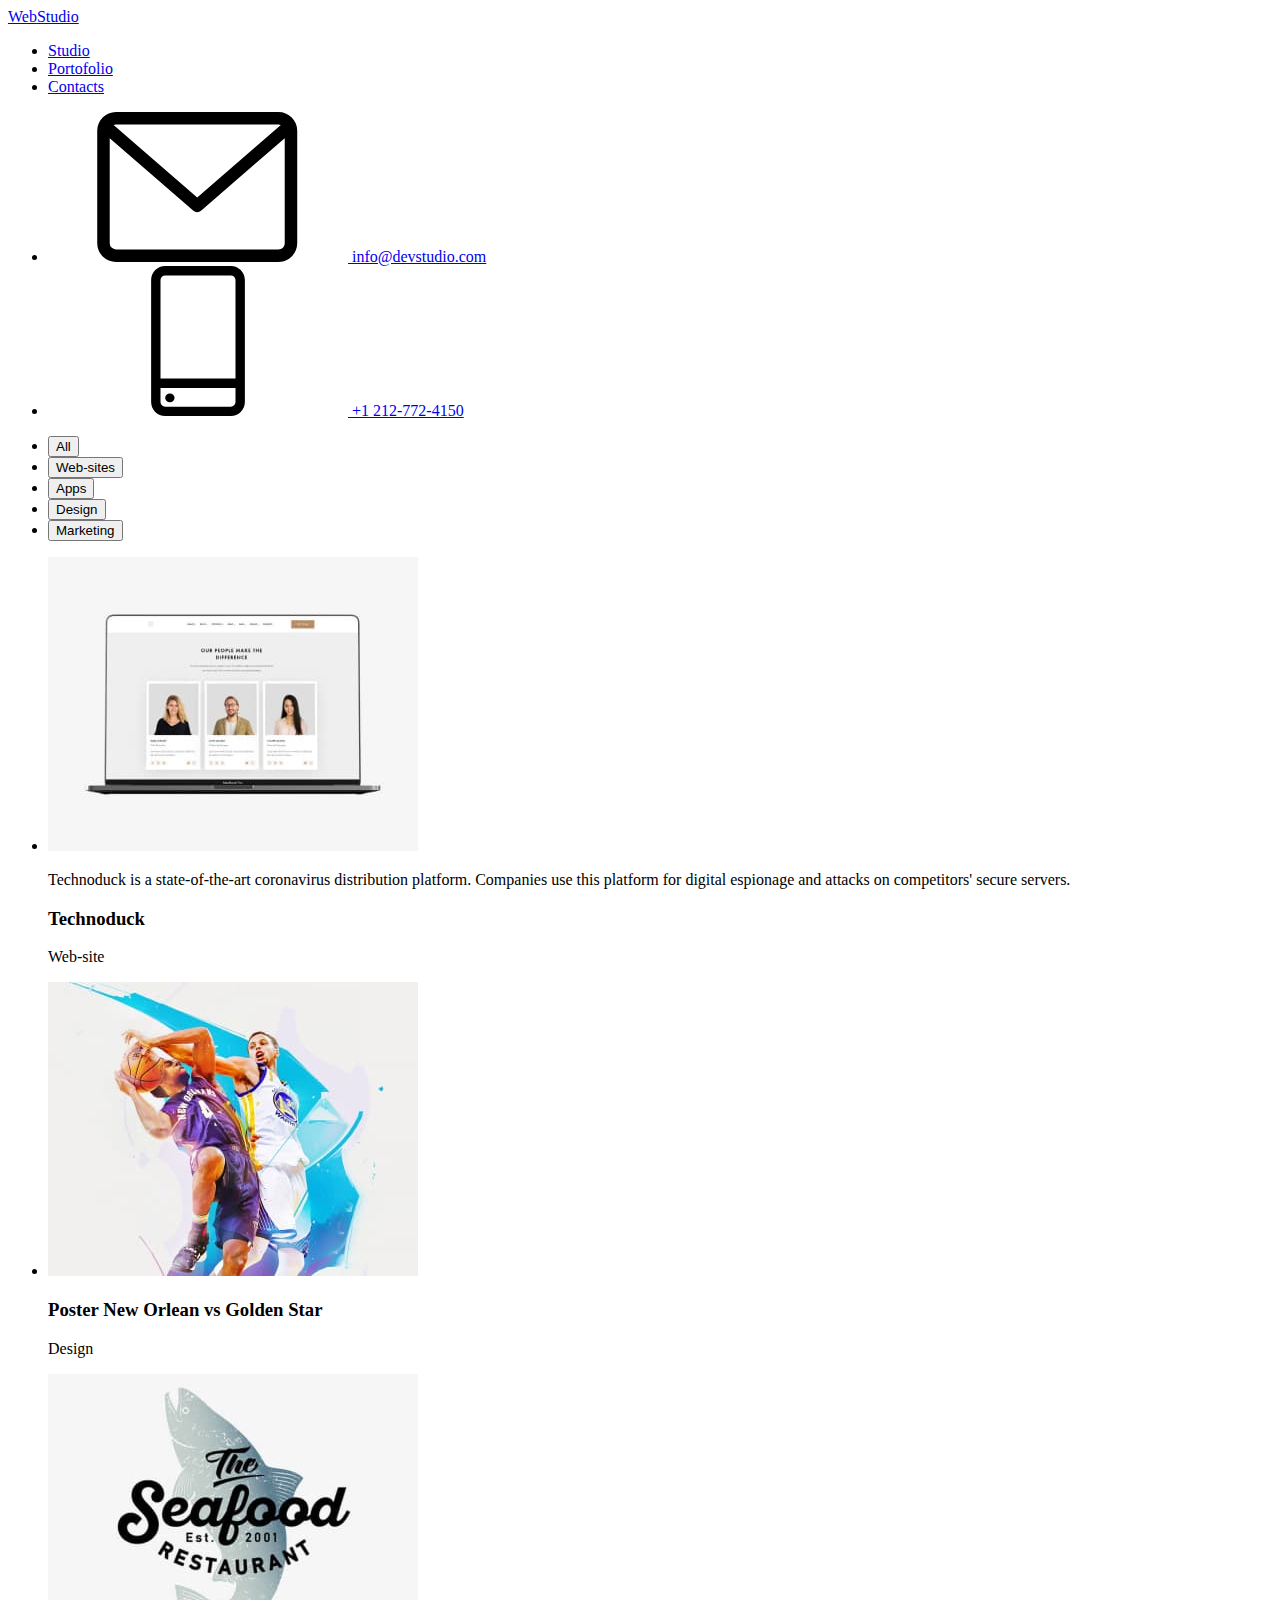
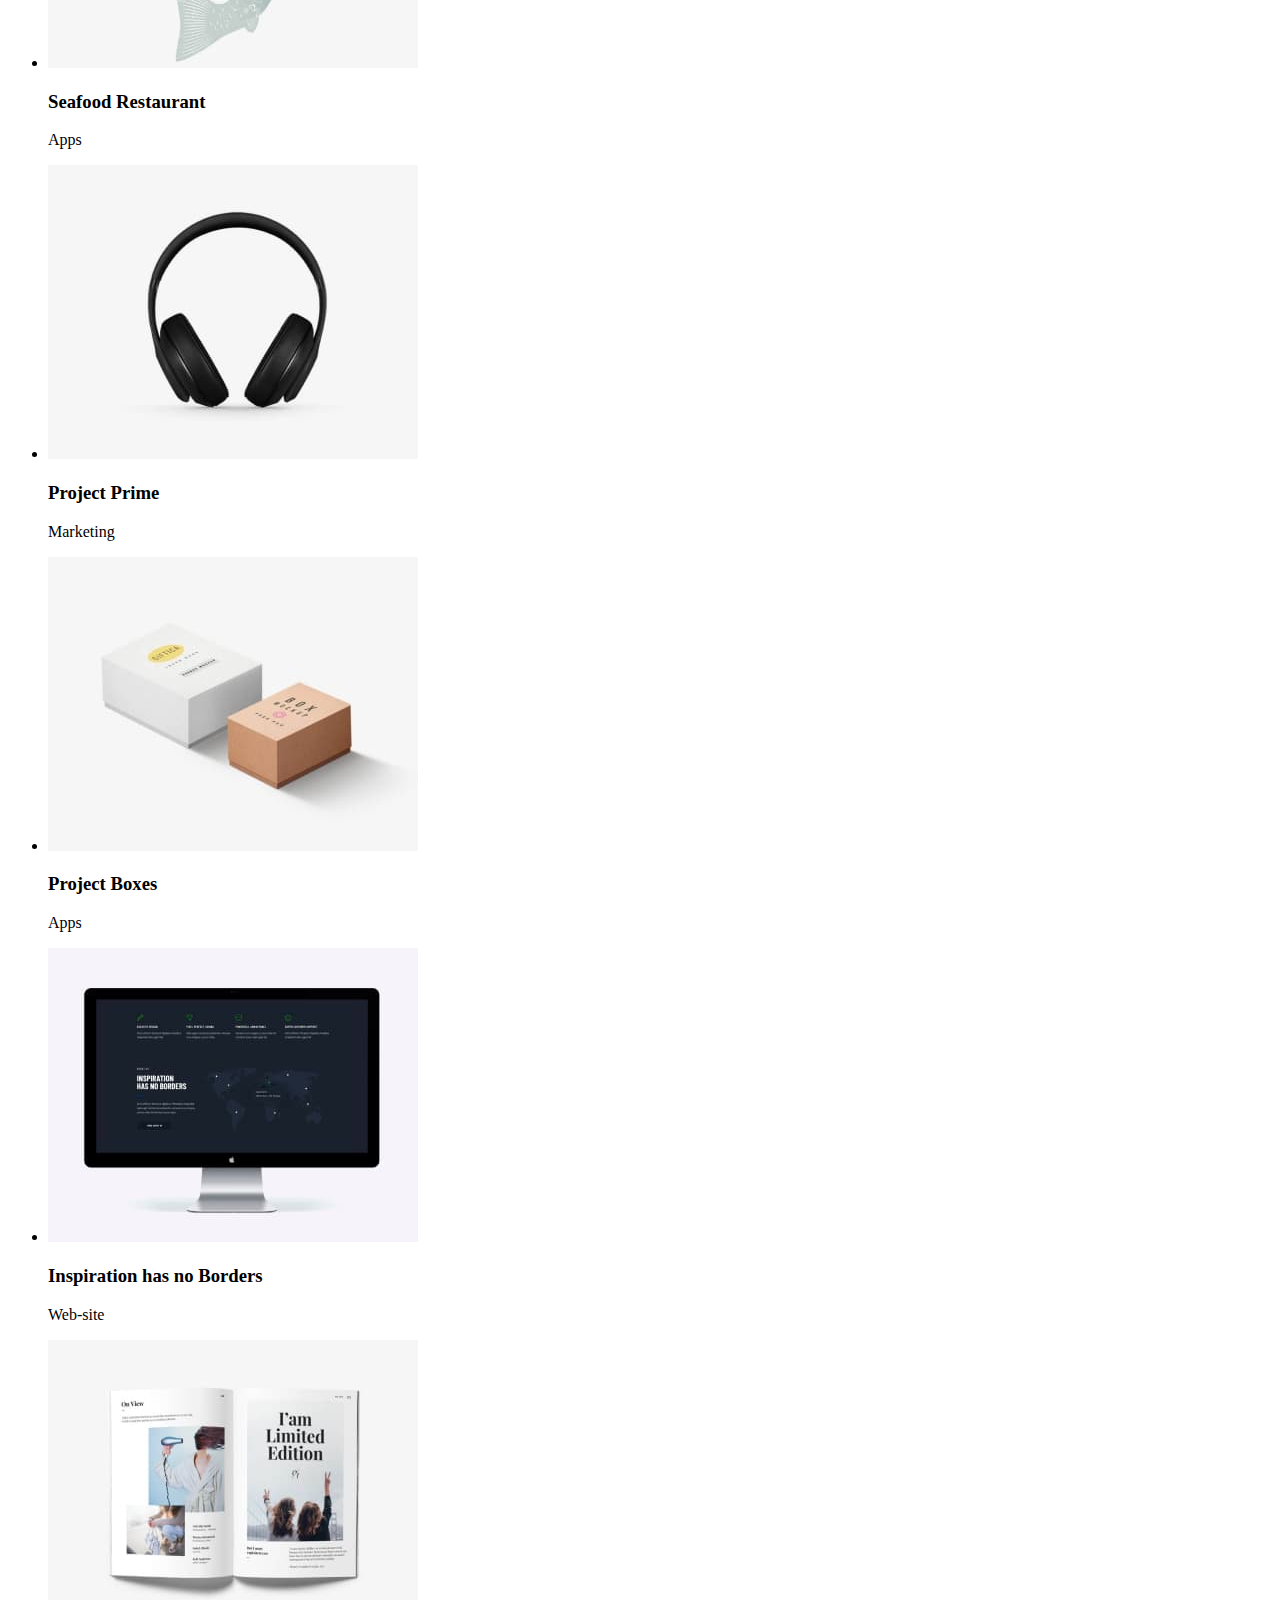
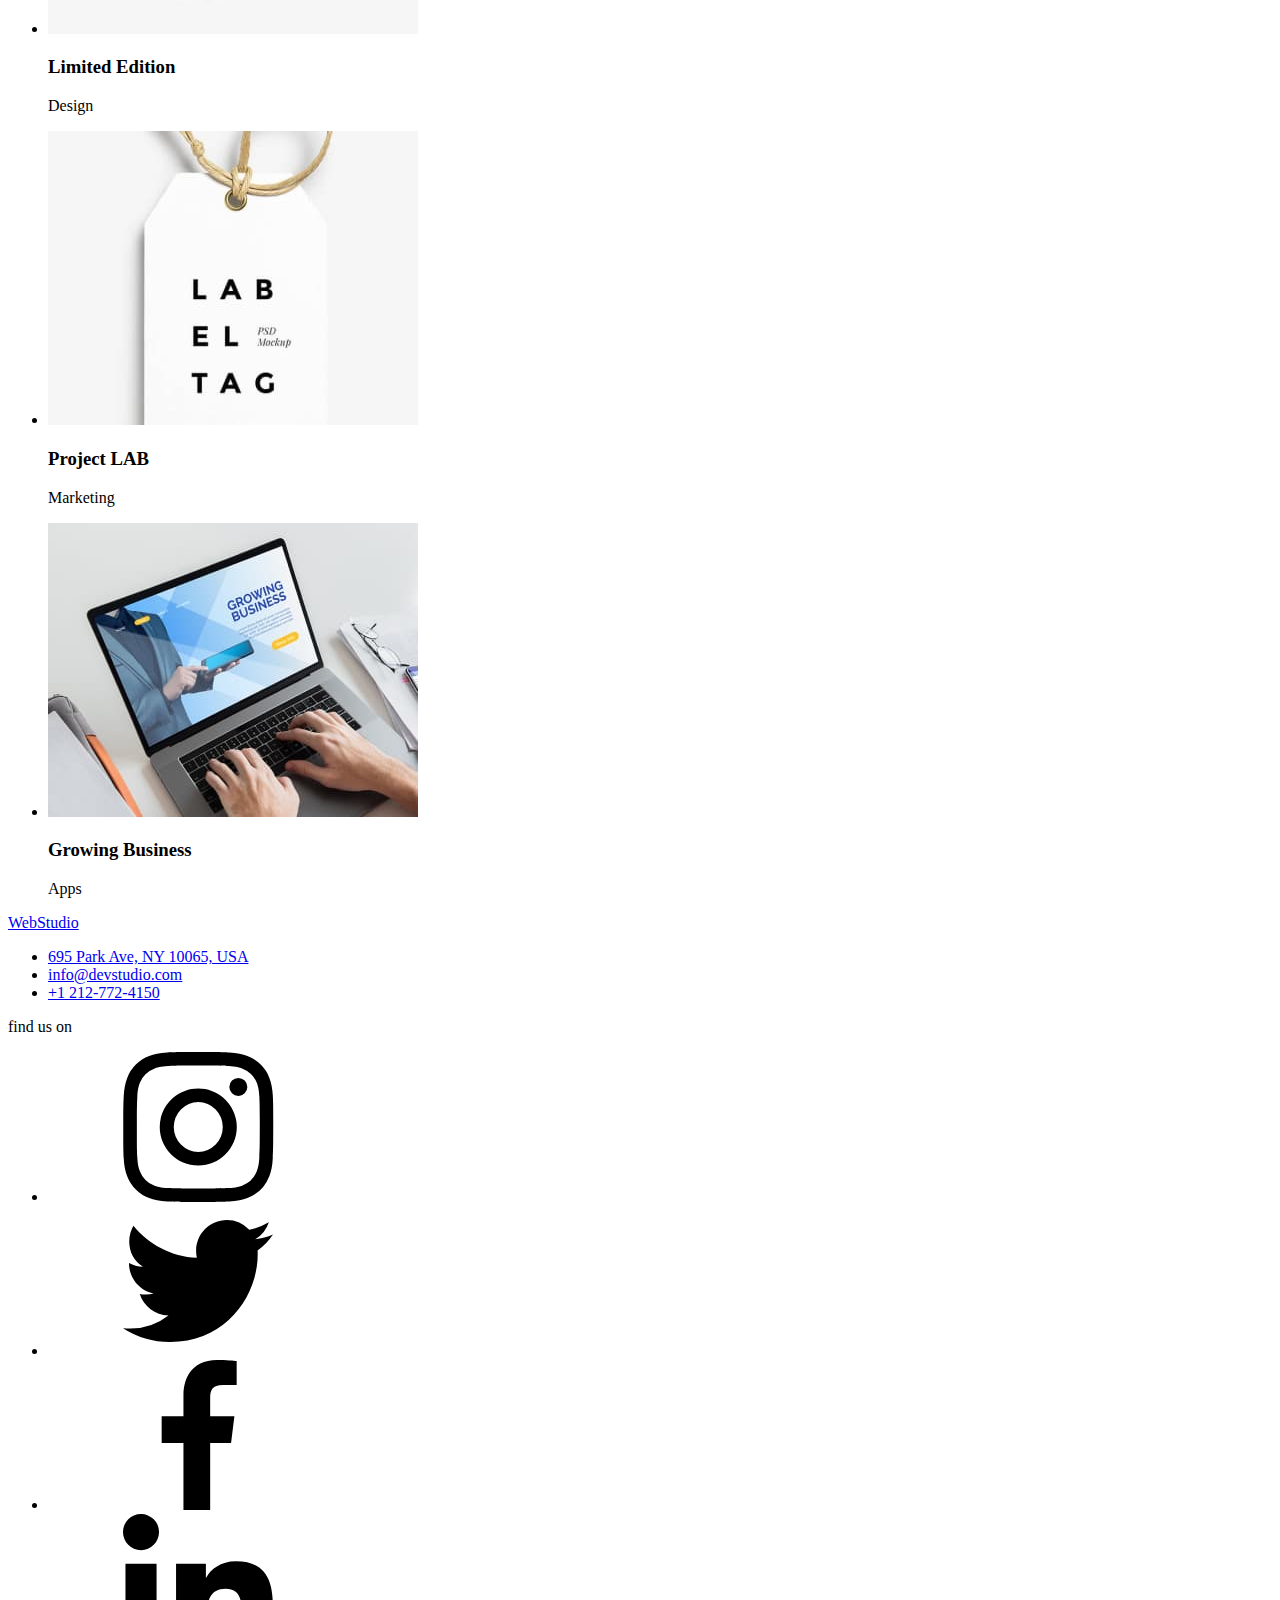
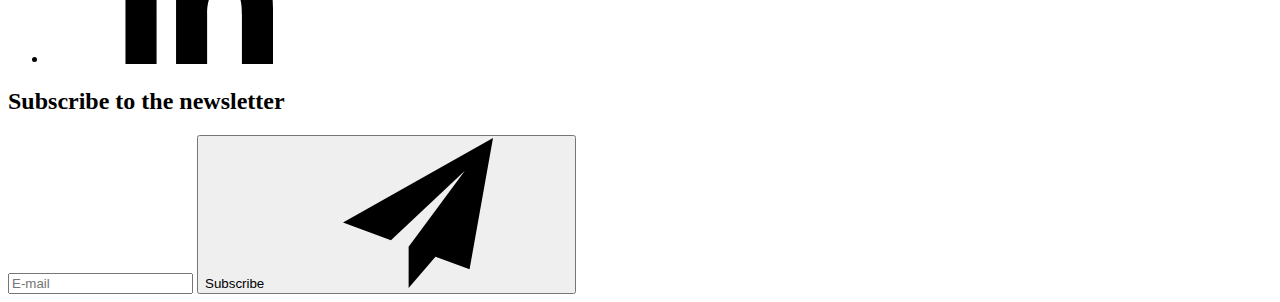
==== portofolio.html @ 0a6b93f3 "html cu denumiri noi de clase" ====
<!DOCTYPE html>
<html lang="en"></html>
<head>
  <title>WebStudio</title>
  <link rel="preconnect" href="https://fonts.googleapis.com" />
  <link rel="preconnect" href="https://fonts.gstatic.com" crossorigin />
  <link
    href="https://fonts.googleapis.com/css2?family=Raleway:wght@700&family=Roboto:wght@400;500;700;900&display=swap"
    rel="stylesheet"
  />
</head>
<body>
  <header>
    <!-- Header -->
    <header class="header-page">
      <div class="header-container">
        <a class="link logo" href="index.html"
          ><span class="logo-web">Web</span
          ><span class="logo-studio">Studio</span></a
        >
        <nav class="header-nav">
          <ul class="unstyled-list nav-list">
            <li class="nav-list-item">
              <a class="nav-link link selected-item" href="studio.html">
                Studio
              </a>
            </li>
            <li class="nav-list-item">
              <a class="nav-link link selected-item" href="portofolio.html">
                Portofolio
              </a>
            </li>
            <li class="nav-list-item">
              <a class="nav-link link selected-item" href="contacts.html">
                Contacts
              </a>
            </li>
          </ul>
        </nav>
        <ul class="unstyled-list nav-list">
          <li class="nav-list-item">
            <a
              class="nav-link link selected-item1"
              href="mailto:info@devstudio.com"
            >
              <svg class="header-icon1">
                <use href="./images/svgs/symbol-defs.svg#icon-mail"></use>
              </svg>
              info@devstudio.com</a
            >
          </li>
          <li class="nav-list-item">
            <a class="nav-link link selected-item1" href="tel:+12127724150">
              <svg class="header-icon2">
                <use href="./images/svgs/symbol-defs.svg#icon-smartphone"></use>
              </svg>
              +1 212-772-4150</a
            >
          </li>
        </ul>
      </div>
    </header>
  </header>
  <main>
    <!-- Button section -->
    <section class="button-container">
      <ul class="unstyled-list button-container-list">
        <li class="button-list-item">
          <button class="button-nav" type="button">All</button>
        </li>
        <li class="button-list-item">
          <button class="button-nav" type="button">Web-sites</button>
        </li>
        <li class="button-list-item">
          <button class="button-nav" type="button">Apps</button>
        </li>
        <li class="button-list-item">
          <button class="button-nav" type="button">Design</button>
        </li>
        <li class="button-list-item">
          <button class="button-nav" type="button">Marketing</button>
        </li>
      </ul>
    </section>
    <!-- Products section -->
    <section class="products">
      <ul class="unstyled-list grid products-grid">
        <li class="grid-item products-item">
          <img
            width="370"
            src="images/portofolioImages/Technoduck.jpg"
            alt="Technoduck"
          />
          <div class="overlay">
            <p class="hidden-text">
              Technoduck is a state-of-the-art coronavirus distribution
              platform. Companies use this platform for digital espionage and
              attacks on competitors' secure servers.
            </p>
          </div>
          <h3 class="subtitle products-subtitle">Technoduck</h3>
          <p class="text products-text">Web-site</p>
        </li>
        <li class="grid-item products-item">
          <img
            width="370"
            src="images/portofolioImages/PosterNewOrlean.jpg"
            alt="Poster New Orleans"
          />
          <h3 class="subtitle products-subtitle">
            Poster New Orlean vs Golden Star
          </h3>
          <p class="text products-text">Design</p>
        </li>
        <li class="grid-item products-item">
          <img
            width="370"
            src="images/portofolioImages/Seafood.jpg"
            alt="Seafood restaurant"
          />
          <h3 class="subtitle products-subtitle">Seafood Restaurant</h3>
          <p class="text products-text">Apps</p>
        </li>
        <li class="grid-item products-item">
          <img
            width="370"
            src="images/portofolioImages/ProjectPrime.jpg"
            alt="Project Prime"
          />
          <h3 class="subtitle products-subtitle">Project Prime</h3>
          <p class="text products-text">Marketing</p>
        </li>
        <li class="grid-item products-item">
          <img
            width="370"
            src="images/portofolioImages/ProjectBoxes.jpg"
            alt="Project ProjectBoxes"
          />
          <h3 class="subtitle products-subtitle">Project Boxes</h3>
          <p class="text products-text">Apps</p>
        </li>
        <li class="grid-item products-item">
          <img
            width="370"
            src="images/portofolioImages/Inspiration.jpg"
            alt="Inspiration has no borders"
          />
          <h3 class="subtitle products-subtitle">Inspiration has no Borders</h3>
          <p class="text products-text">Web-site</p>
        </li>
        <li class="grid-item products-item">
          <img
            width="370"
            src="images/portofolioImages/LimitedEdition.jpg"
            alt="Limited edition"
          />
          <h3 class="subtitle products-subtitle">Limited Edition</h3>
          <p class="text products-text">Design</p>
        </li>
        <li class="grid-item products-item">
          <img
            width="370"
            src="images/portofolioImages/ProjectLab.jpg"
            alt="Project Lab"
          />
          <h3 class="subtitle products-subtitle">Project LAB</h3>
          <p class="text products-text">Marketing</p>
        </li>
        <li class="grid-item products-item">
          <img
            width="370"
            src="images/portofolioImages/GrowingBusiness.jpg"
            alt="Growing Bussines"
          />
          <h3 class="subtitle products-subtitle">Growing Business</h3>
          <p class="text products-text">Apps</p>
        </li>
      </ul>
    </section>
  </main>

  <!-- Footer section -->
  <footer class="footer">
    <div class="footer-links">
      <a class="link logo" href="index.html"
        ><span class="logo-web">Web</span
        ><span class="logo-studio">Studio</span></a
      >
      <ul class="unstyled-list footer-links-list">
        <li class="footer-list-item">
          <a
            class="link footer-link"
            href="https://goo.gl/maps/kZz2s6Fq5RV42a5dA"
            target="_blank"
            >695 Park Ave, NY 10065, USA</a
          >
        </li>
        <li class="footer-list-item">
          <a class="link footer-link" href="mailto:info@devstudio.com"
            >info@devstudio.com</a
          >
        </li>
        <li class="footer-list-item">
          <a class="link footer-link" href="tel:+12127724150"
            >+1 212-772-4150</a
          >
        </li>
      </ul>
    </div>
    <div class="footer-social-media">
      <p class="subtitle footer-social-subtitle">find us on</p>
      <ul class="unstyled-list icon-grid">
        <li>
          <a
            href="https://www.instagram.com/eusuntdorian/"
            target="_blank"
            class="icon-link"
          >
            <svg class="icon">
              <use href="./images/svgs/symbol-defs.svg#icon-instagram"></use>
            </svg>
          </a>
        </li>
        <li>
          <a
            href="https://twitter.com/?lang=en"
            target="_blank"
            class="icon-link"
          >
            <svg class="icon">
              <use href="./images/svgs/symbol-defs.svg#icon-twitter"></use>
            </svg>
          </a>
        </li>
        <li>
          <a
            href="https://www.facebook.com/silviu.gherman.186"
            target="_blank"
            class="icon-link"
          >
            <svg class="icon">
              <use href="./images/svgs/symbol-defs.svg#icon-facebook"></use>
            </svg>
          </a>
        </li>
        <li>
          <a
            href="https://www.linkedin.com/in/uta-vlad-719b221a2/"
            target="_blank"
            class="icon-link"
          >
            <svg class="icon">
              <use href="./images/svgs/symbol-defs.svg#icon-linkedin"></use>
            </svg>
          </a>
        </li>
      </ul>
    </div>
    <div class="footer-subscribe">
      <h2 class="subtitle subscribe subtitle">Subscribe to the newsletter</h2>
      <form class="subscribe-form">
        <input type="email" name="email" placeholder="E-mail" />
        <button class="footer-button" type="button">
          Subscribe
          <svg>
            <use href="./images/svgs/symbol-defs2.svg#icon-send"></use>
          </svg>
        </button>
      </form>
    </div>
  </footer>
</body>
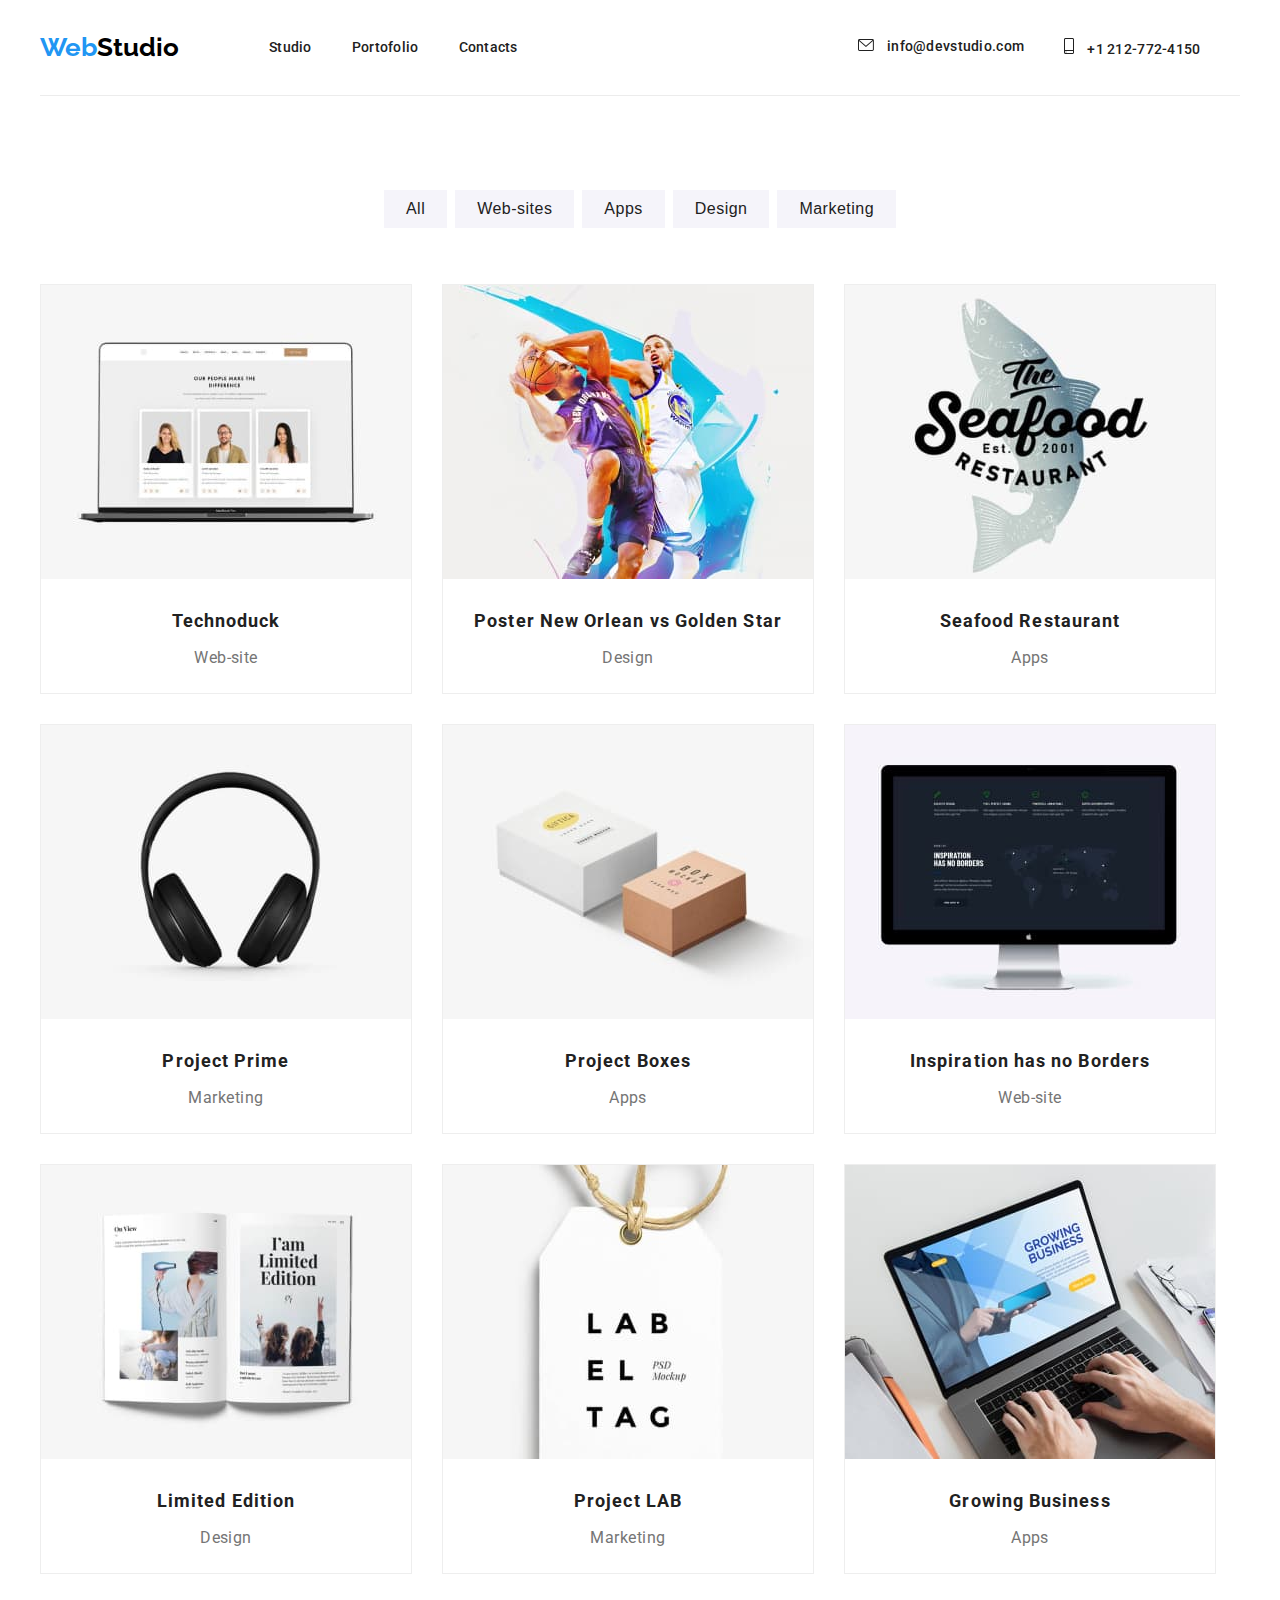
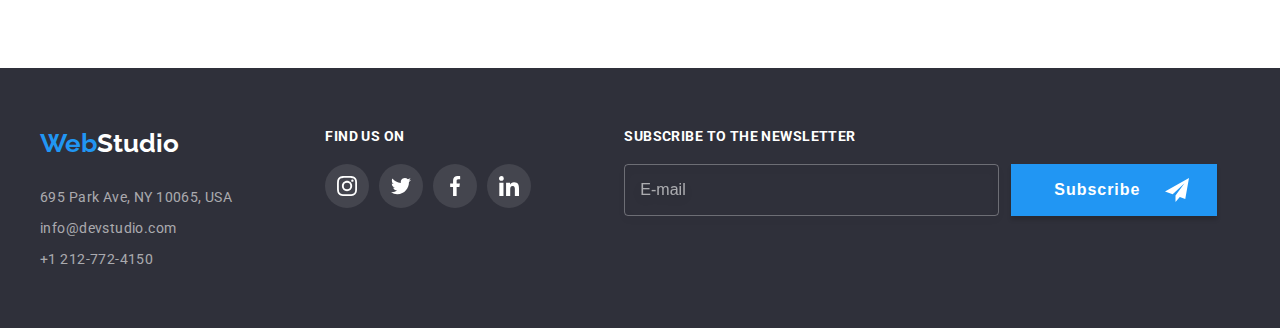
==== commit 1e949cb4: "gata tema 7" ====
--- a/portofolio.html
+++ b/portofolio.html
@@ -3,6 +3,7 @@
 <head>
   <title>WebStudio</title>
   <link rel="preconnect" href="https://fonts.googleapis.com" />
+  <link rel="stylesheet" href="/css/main.css" />
   <link rel="preconnect" href="https://fonts.gstatic.com" crossorigin />
   <link
     href="https://fonts.googleapis.com/css2?family=Raleway:wght@700&family=Roboto:wght@400;500;700;900&display=swap"
@@ -10,60 +11,60 @@
   />
 </head>
 <body>
-  <header>
-    <!-- Header -->
-    <header class="header-page">
-      <div class="header-container">
+  <!-- Header -->
+  <header class="header-page">
+    <div class="container header-container">
+      <div class="header-item">
         <a class="link logo" href="index.html"
           ><span class="logo-web">Web</span
           ><span class="logo-studio">Studio</span></a
         >
-        <nav class="header-nav">
-          <ul class="unstyled-list nav-list">
-            <li class="nav-list-item">
-              <a class="nav-link link selected-item" href="studio.html">
-                Studio
-              </a>
-            </li>
-            <li class="nav-list-item">
-              <a class="nav-link link selected-item" href="portofolio.html">
-                Portofolio
-              </a>
-            </li>
-            <li class="nav-list-item">
-              <a class="nav-link link selected-item" href="contacts.html">
-                Contacts
-              </a>
-            </li>
-          </ul>
-        </nav>
+      </div>
+      <nav class="header-item">
         <ul class="unstyled-list nav-list">
           <li class="nav-list-item">
-            <a
-              class="nav-link link selected-item1"
-              href="mailto:info@devstudio.com"
-            >
-              <svg class="header-icon1">
-                <use href="./images/svgs/symbol-defs.svg#icon-mail"></use>
-              </svg>
-              info@devstudio.com</a
-            >
+            <a class="nav-link link selected-item" href="studio.html">
+              Studio
+            </a>
           </li>
           <li class="nav-list-item">
-            <a class="nav-link link selected-item1" href="tel:+12127724150">
-              <svg class="header-icon2">
-                <use href="./images/svgs/symbol-defs.svg#icon-smartphone"></use>
-              </svg>
-              +1 212-772-4150</a
-            >
+            <a class="nav-link link selected-item" href="portofolio.html">
+              Portofolio
+            </a>
+          </li>
+          <li class="nav-list-item">
+            <a class="nav-link link selected-item" href="contacts.html">
+              Contacts
+            </a>
           </li>
         </ul>
-      </div>
-    </header>
+      </nav>
+      <ul class="unstyled-list header-social-list header-item">
+        <li class="nav-list-item">
+          <a
+            class="nav-link link selected-item1"
+            href="mailto:info@devstudio.com"
+          >
+            <svg class="header-icon1">
+              <use href="./images/svgs/symbol-defs.svg#icon-mail"></use>
+            </svg>
+            info@devstudio.com</a
+          >
+        </li>
+        <li class="nav-list-item">
+          <a class="nav-link link selected-item1" href="tel:+12127724150">
+            <svg class="header-icon2">
+              <use href="./images/svgs/symbol-defs.svg#icon-smartphone"></use>
+            </svg>
+            +1 212-772-4150</a
+          >
+        </li>
+      </ul>
+    </div>
   </header>
   <main>
     <!-- Button section -->
-    <section class="button-container">
+    <section class="container button-container">
       <ul class="unstyled-list button-container-list">
         <li class="button-list-item">
           <button class="button-nav" type="button">All</button>
@@ -83,7 +84,7 @@
       </ul>
     </section>
     <!-- Products section -->
-    <section class="products">
+    <section class="container products">
       <ul class="unstyled-list grid products-grid">
         <li class="grid-item products-item">
           <img
@@ -181,92 +182,94 @@
 
   <!-- Footer section -->
   <footer class="footer">
-    <div class="footer-links">
-      <a class="link logo" href="index.html"
-        ><span class="logo-web">Web</span
-        ><span class="logo-studio">Studio</span></a
-      >
-      <ul class="unstyled-list footer-links-list">
-        <li class="footer-list-item">
-          <a
-            class="link footer-link"
-            href="https://goo.gl/maps/kZz2s6Fq5RV42a5dA"
-            target="_blank"
-            >695 Park Ave, NY 10065, USA</a
-          >
-        </li>
-        <li class="footer-list-item">
-          <a class="link footer-link" href="mailto:info@devstudio.com"
-            >info@devstudio.com</a
-          >
-        </li>
-        <li class="footer-list-item">
-          <a class="link footer-link" href="tel:+12127724150"
-            >+1 212-772-4150</a
-          >
-        </li>
-      </ul>
-    </div>
-    <div class="footer-social-media">
-      <p class="subtitle footer-social-subtitle">find us on</p>
-      <ul class="unstyled-list icon-grid">
-        <li>
-          <a
-            href="https://www.instagram.com/eusuntdorian/"
-            target="_blank"
-            class="icon-link"
-          >
-            <svg class="icon">
-              <use href="./images/svgs/symbol-defs.svg#icon-instagram"></use>
+    <div class="container">
+      <div class="footer-links">
+        <a class="link logo" href="index.html"
+          ><span class="logo-web">Web</span
+          ><span class="logo-studio">Studio</span></a
+        >
+        <ul class="unstyled-list footer-links-list">
+          <li class="footer-list-item">
+            <a
+              class="link footer-link"
+              href="https://goo.gl/maps/kZz2s6Fq5RV42a5dA"
+              target="_blank"
+              >695 Park Ave, NY 10065, USA</a
+            >
+          </li>
+          <li class="footer-list-item">
+            <a class="link footer-link" href="mailto:info@devstudio.com"
+              >info@devstudio.com</a
+            >
+          </li>
+          <li class="footer-list-item">
+            <a class="link footer-link" href="tel:+12127724150"
+              >+1 212-772-4150</a
+            >
+          </li>
+        </ul>
+      </div>
+      <div class="footer-social-media">
+        <p class="title">find us on</p>
+        <ul class="unstyled-list icon-grid">
+          <li>
+            <a
+              href="https://www.instagram.com/eusuntdorian/"
+              target="_blank"
+              class="icon-link"
+            >
+              <svg class="icon">
+                <use href="./images/svgs/symbol-defs.svg#icon-instagram"></use>
+              </svg>
+            </a>
+          </li>
+          <li>
+            <a
+              href="https://twitter.com/?lang=en"
+              target="_blank"
+              class="icon-link"
+            >
+              <svg class="icon">
+                <use href="./images/svgs/symbol-defs.svg#icon-twitter"></use>
+              </svg>
+            </a>
+          </li>
+          <li>
+            <a
+              href="https://www.facebook.com/silviu.gherman.186"
+              target="_blank"
+              class="icon-link"
+            >
+              <svg class="icon">
+                <use href="./images/svgs/symbol-defs.svg#icon-facebook"></use>
+              </svg>
+            </a>
+          </li>
+          <li>
+            <a
+              href="https://www.linkedin.com/in/uta-vlad-719b221a2/"
+              target="_blank"
+              class="icon-link"
+            >
+              <svg class="icon">
+                <use href="./images/svgs/symbol-defs.svg#icon-linkedin"></use>
+              </svg>
+            </a>
+          </li>
+        </ul>
+      </div>
+      <div class="footer-subscribe">
+        <h2 class="title">Subscribe to the newsletter</h2>
+        <form class="subscribe-form">
+          <input type="email" name="email" placeholder="E-mail" />
+          <button class="button footer-button" type="button">
+            Subscribe
+            <svg>
+              <use href="./images/svgs/symbol-defs2.svg#icon-send"></use>
             </svg>
-          </a>
-        </li>
-        <li>
-          <a
-            href="https://twitter.com/?lang=en"
-            target="_blank"
-            class="icon-link"
-          >
-            <svg class="icon">
-              <use href="./images/svgs/symbol-defs.svg#icon-twitter"></use>
-            </svg>
-          </a>
-        </li>
-        <li>
-          <a
-            href="https://www.facebook.com/silviu.gherman.186"
-            target="_blank"
-            class="icon-link"
-          >
-            <svg class="icon">
-              <use href="./images/svgs/symbol-defs.svg#icon-facebook"></use>
-            </svg>
-          </a>
-        </li>
-        <li>
-          <a
-            href="https://www.linkedin.com/in/uta-vlad-719b221a2/"
-            target="_blank"
-            class="icon-link"
-          >
-            <svg class="icon">
-              <use href="./images/svgs/symbol-defs.svg#icon-linkedin"></use>
-            </svg>
-          </a>
-        </li>
-      </ul>
-    </div>
-    <div class="footer-subscribe">
-      <h2 class="subtitle subscribe subtitle">Subscribe to the newsletter</h2>
-      <form class="subscribe-form">
-        <input type="email" name="email" placeholder="E-mail" />
-        <button class="footer-button" type="button">
-          Subscribe
-          <svg>
-            <use href="./images/svgs/symbol-defs2.svg#icon-send"></use>
-          </svg>
-        </button>
-      </form>
+          </button>
+        </form>
+      </div>
     </div>
   </footer>
 </body>
--- a/css/main.css
+++ b/css/main.css
@@ -0,0 +1,782 @@
+:root {
+  --brand-color: #2196f3;
+  --subheading-color: #212121;
+  --white-color: #ffffff;
+  --contact-nav-color: #757575;
+  --black-color: #000;
+  --background-color: #f5f4fa;
+  --icon-color: #afb1b8;
+  --footer-color: #2f303a;
+  --portofolio-color: #ececec;
+}
+
+/* Header stilization */
+.header-container {
+  display: flex;
+  padding: 32px 0;
+  align-items: center;
+}
+
+.header-item .logo {
+  flex: 1 0 10%;
+  font-family: "Raleway";
+  font-weight: 700;
+  font-size: 26px;
+  line-height: 1.19;
+  margin-right: 90px;
+}
+.header-item .nav-list {
+  flex: 1 0 45%;
+  margin-right: 340px;
+}
+.header-item .header-social-list {
+  flex: 1 0 30%;
+}
+
+/* Logo */
+.logo .logo-web {
+  color: var(--brand-color);
+}
+.logo .logo-studio {
+  color: var(--black-color);
+}
+
+/* Navigation */
+.nav-list-item {
+  font-weight: 500;
+  font-size: 14px;
+  line-height: 16px;
+  letter-spacing: 0.02em;
+}
+.nav-list-item .nav-link {
+  color: var(--subheading-color);
+}
+.nav-list-item .nav-link:hover {
+  color: var(--brand-color);
+  transition: 250ms cubic-bezier(0.4, 0, 0.2, 1);
+}
+
+.nav-list,
+.header-social-list {
+  display: flex;
+  gap: 40px;
+}
+
+.header-icon1 {
+  width: 16px;
+  height: 12px;
+}
+
+.header-icon2 {
+  width: 10px;
+  height: 16px;
+}
+
+.header-icon1,
+.header-icon2 {
+  margin-right: 10px;
+  fill: currentColor;
+}
+
+/* Pseudoelementele acelea de subliniat */
+.selected-item,
+.selected-item1 {
+  position: relative;
+}
+
+.selected-item:hover::after {
+  position: absolute;
+  content: "";
+  height: 4px;
+  width: 100%;
+  bottom: -38px;
+  margin: 0 auto;
+  left: 0;
+  right: 0;
+  background: var(--brand-color);
+  border-radius: 2px;
+  transition: 250ms cubic-bezier(0.4, 0, 0.2, 1);
+}
+
+.selected-item1:hover::after {
+  position: absolute;
+  content: "";
+  height: 4px;
+  width: 100%;
+  bottom: -36px;
+  margin: 0 auto;
+  left: 0;
+  right: 0;
+  background: var(--brand-color);
+  border-radius: 2px;
+  transition: 250ms cubic-bezier(0.4, 0, 0.2, 1);
+}
+
+:root {
+  --brand-color: #2196f3;
+  --subheading-color: #212121;
+  --white-color: #ffffff;
+  --contact-nav-color: #757575;
+  --black-color: #000;
+  --background-color: #f5f4fa;
+  --icon-color: #afb1b8;
+  --footer-color: #2f303a;
+  --portofolio-color: #ececec;
+}
+
+.hero {
+  display: flex;
+  flex-direction: column;
+  justify-content: center;
+  align-items: center;
+  gap: 40px;
+  background: rgba(47, 48, 58, 0.4);
+  background-image: url(../../images/background-images/background-hero.jpg);
+  background-repeat: no-repeat;
+  background-size: cover;
+  max-width: 1600px;
+  height: 600px;
+  margin-left: auto;
+  margin-right: auto;
+}
+.hero-title {
+  font-weight: 900;
+  font-size: 44px;
+  line-height: 1.36;
+  letter-spacing: 0.06em;
+  color: var(--white-color);
+  max-width: 696px;
+  text-align: center;
+}
+.hero-button {
+  padding: 10px 20px;
+}
+
+/* Strong points stilization */
+.strong-points-container {
+  margin-top: 94px;
+  margin-bottom: 94px;
+}
+
+.strong-points-grid .grid-item {
+  flex: 1 0 20%;
+}
+
+.strong-points .title {
+  color: var(--subheading-color);
+  margin-bottom: 10px;
+}
+.strong-points .text {
+  color: var(--contact-nav-color);
+}
+.strong-points-icon-container {
+  display: flex;
+  background-color: var(--background-color);
+  justify-content: center;
+  align-items: center;
+  padding: 25px 101.54px;
+  margin-bottom: 30px;
+}
+
+.strong-points-icon {
+  width: 70px;
+  height: 70px;
+}
+
+/* What we do section */
+.what-we-do-container {
+  display: flex;
+  flex-direction: column;
+  gap: 50px;
+  margin-bottom: 94px;
+}
+
+.what-we-do-grid .grid-item {
+  flex: 1 0 30%;
+  position: relative;
+  height: 294px;
+}
+
+.what-we-do-overlay {
+  position: absolute;
+  bottom: 0px;
+  width: 370px;
+  height: 70px;
+  background: rgba(47, 48, 58, 0.8);
+}
+.what-we-do-overlay p {
+  color: var(--white-color);
+  font-weight: 700;
+  font-size: 14px;
+  line-height: 70px;
+  text-align: center;
+  letter-spacing: 0.03em;
+  text-transform: uppercase;
+}
+
+/* Our team stilization */
+.our-team {
+  padding: 94px 0;
+  background-color: var(--background-color);
+}
+.our-team .container {
+  display: flex;
+  flex-direction: column;
+  gap: 50px;
+}
+.our-team-subtitle {
+  font-weight: 500;
+  font-size: 16px;
+  line-height: 19px;
+  text-align: center;
+  letter-spacing: 0.03em;
+  color: var(----subheading-color);
+  margin-top: 30px;
+}
+.our-team-text {
+  font-weight: 400;
+  font-size: 16px;
+  line-height: 19px;
+  text-align: center;
+  letter-spacing: 0.03em;
+  color: var(--contact-nav-color);
+  margin-top: 10px;
+  margin-bottom: 16px;
+}
+
+.our-team-grid .grid-item {
+  flex: 1 0 20%;
+  background-color: var(--white-color);
+  box-shadow: 0px 1px 3px rgba(0, 0, 0, 0.12), 0px 1px 1px rgba(0, 0, 0, 0.14), 0px 2px 1px rgba(0, 0, 0, 0.2);
+  border-radius: 0px 0px 4px 4px;
+  max-width: 270px;
+}
+
+.icon-link {
+  display: flex;
+  align-items: center;
+  justify-content: center;
+  width: 44px;
+  height: 44px;
+  border-radius: 50%;
+  color: var(--icon-color);
+}
+.icon-link .icon {
+  width: 20px;
+  height: 20px;
+  fill: currentColor;
+}
+.icon-link:hover {
+  color: var(--white-color);
+  background-color: var(--brand-color);
+  transition: 250ms cubic-bezier(0.4, 0, 0.2, 1);
+}
+
+.icon-grid {
+  gap: 10px !important;
+  max-width: 80%;
+  margin-bottom: 30px;
+  margin-left: auto;
+  margin-right: auto;
+}
+
+/* Customers section */
+.customers {
+  margin: 94px 0;
+}
+.customers-title {
+  margin-bottom: 50px;
+}
+
+.customers-icon-grid {
+  display: flex;
+  gap: 30px;
+  padding: 0;
+}
+.customers-icon-grid .icon {
+  width: 106px;
+  height: 60px;
+  fill: currentColor;
+}
+.customers-icon-grid .grid-item {
+  display: flex;
+  justify-content: center;
+  align-items: center;
+  max-width: 170px;
+  color: var(--icon-color);
+  border: 1px solid var(--icon-color);
+  border-radius: 4px;
+  padding: 16px 32px;
+}
+.customers-icon-grid .grid-item:hover {
+  color: var(--brand-color);
+  border-color: var(--brand-color);
+  transition: 250ms cubic-bezier(0.4, 0, 0.2, 1);
+}
+
+/* Footer section */
+.footer {
+  background-color: var(--footer-color);
+  padding: 60px 0;
+}
+.footer .container {
+  display: flex;
+  gap: 93px;
+}
+.footer .logo {
+  font-family: "Raleway";
+  font-weight: 700;
+  font-size: 26px;
+  line-height: 31px;
+}
+.footer .logo-studio {
+  color: var(--white-color);
+}
+
+/* First div of the footer */
+.footer-links {
+  display: flex;
+  flex-direction: column;
+  gap: 28px;
+}
+.footer-links-list {
+  display: flex;
+  flex-direction: column;
+  gap: 12px;
+}
+
+.footer-list-item .footer-link {
+  color: rgba(255, 255, 255, 0.6);
+  font-weight: 400;
+  font-size: 14px;
+  line-height: 16px;
+  letter-spacing: 0.03em;
+}
+.footer-list-item .footer-link:hover {
+  color: var(--white-color);
+  transition: 250ms cubic-bezier(0.4, 0, 0.2, 1);
+}
+
+/* Second div of the footer */
+.footer-social-media {
+  display: flex;
+  flex-direction: column;
+  gap: 20px;
+}
+.footer-social-media .title {
+  color: var(--white-color);
+}
+.footer-social-media .icon-grid {
+  display: flex;
+  margin: 0;
+}
+.footer-social-media .icon-grid .icon-link {
+  background: rgba(255, 255, 255, 0.1);
+  color: white;
+}
+.footer-social-media .icon-grid .icon-link:hover {
+  background-color: var(--brand-color);
+}
+
+/* Third div of the footer */
+.footer-subscribe {
+  display: flex;
+  flex-direction: column;
+  gap: 20px;
+}
+.footer-subscribe .title {
+  color: var(--white-color);
+}
+
+.subscribe-form {
+  display: flex;
+  gap: 12px;
+}
+.subscribe-form input {
+  background-color: transparent;
+  height: 50px;
+  width: 358px;
+  padding-left: 15px;
+  border-radius: 4px;
+  border: 1px solid rgba(255, 255, 255, 0.3);
+  outline: none;
+  box-shadow: none;
+  color: rgba(255, 255, 255, 0.6);
+  font-size: 16px;
+  line-height: 1.25;
+  filter: drop-shadow(0px 4px 4px rgba(0, 0, 0, 0.15));
+}
+.subscribe-form input::-moz-placeholder {
+  color: rgba(255, 255, 255, 0.6);
+  font-size: 16px;
+  line-height: 1.25;
+}
+.subscribe-form input:-ms-input-placeholder {
+  color: rgba(255, 255, 255, 0.6);
+  font-size: 16px;
+  line-height: 1.25;
+}
+.subscribe-form input::placeholder {
+  color: rgba(255, 255, 255, 0.6);
+  font-size: 16px;
+  line-height: 1.25;
+}
+
+.footer-button {
+  color: var(--white-color);
+  padding: 10px 28px 10px 43px;
+}
+.footer-button svg {
+  width: 24px;
+  height: 24px;
+  fill: currentColor;
+  margin-left: 25px;
+}
+
+/* Modal stilization */
+/* Stilizarea ferestrei */
+.modal {
+  position: fixed;
+  width: 100%;
+  height: 100%;
+  background-color: rgba(0, 0, 0, 0.5);
+  display: flex;
+  justify-content: center;
+  align-items: center;
+  transition: opacity 250ms cubic-bezier(0.4, 0, 0.2, 1), transform 250ms cubic-bezier(0.4, 0, 0.2, 1);
+}
+.modal::before {
+  content: " ";
+}
+.modal-inner {
+  width: 528px;
+  height: 581px;
+  background-color: var(--white-color);
+  position: relative;
+}
+.modal-close {
+  border: 1px solid rgba(0, 0, 0, 0.1);
+  background-color: var(--white-color);
+  border-radius: 50%;
+  width: 30px;
+  height: 30px;
+  cursor: pointer;
+  position: absolute;
+  top: 8px;
+  right: 10px;
+}
+.modal-title {
+  font-family: "Roboto";
+  font-style: normal;
+  font-weight: 700;
+  font-size: 20px;
+  line-height: 1.15;
+  text-align: center;
+  letter-spacing: 0.03em;
+  color: var(--subheading-color);
+  margin-top: 40px;
+  margin-bottom: 12px;
+}
+
+.is-hidden {
+  visibility: hidden;
+  opacity: 0;
+  pointer-events: none;
+  transform: scale(0);
+}
+
+/* Stilizarea formularului */
+.form-container {
+  display: flex;
+  flex-direction: column;
+}
+
+.form-information {
+  display: flex;
+  flex-direction: column;
+  margin-left: 40px;
+  margin-right: 40px;
+  gap: 10px;
+}
+.form-information label {
+  display: flex;
+  flex-direction: column;
+  margin-bottom: 4px;
+  padding: 0px;
+  font-size: 12px;
+  line-height: 1.16;
+  letter-spacing: 0.01em;
+  color: var(--contact-nav-color);
+  position: relative;
+  outline: none;
+  box-shadow: none;
+}
+.form-information label svg {
+  position: absolute;
+  top: 25px;
+  left: 15px;
+  height: 20px;
+  width: 20px;
+  fill: #212121;
+}
+.form-information label:hover svg, .form-information label:focus-within svg {
+  fill: var(--brand-color);
+}
+.form-information input,
+.form-information textarea {
+  border-radius: 4px;
+  border: 1px solid rgba(33, 33, 33, 0.2);
+  outline: none;
+  box-shadow: none;
+}
+.form-information input {
+  height: 40px;
+  padding-left: 45px;
+}
+.form-information input:hover, .form-information input:focus {
+  border: 1px solid var(--brand-color);
+  cursor: pointer;
+}
+.form-information textarea {
+  height: 120px;
+  padding: 12px 16px;
+  resize: none;
+}
+.form-information textarea:hover, .form-information textarea:focus {
+  border: 1px solid var(--brand-color);
+  cursor: pointer;
+}
+.form-information textarea::-moz-placeholder {
+  font-size: 12px;
+  line-height: 1.16;
+  letter-spacing: 0.01em;
+  color: rgba(117, 117, 117, 0.5);
+}
+.form-information textarea:-ms-input-placeholder {
+  font-size: 12px;
+  line-height: 1.16;
+  letter-spacing: 0.01em;
+  color: rgba(117, 117, 117, 0.5);
+}
+.form-information textarea::placeholder {
+  font-size: 12px;
+  line-height: 1.16;
+  letter-spacing: 0.01em;
+  color: rgba(117, 117, 117, 0.5);
+}
+.form-information textarea:focus::-moz-placeholder, .form-information textarea:hover::-moz-placeholder {
+  color: var(--brand-color);
+}
+.form-information textarea:focus:-ms-input-placeholder, .form-information textarea:hover:-ms-input-placeholder {
+  color: var(--brand-color);
+}
+.form-information textarea:focus::placeholder, .form-information textarea:hover::placeholder {
+  color: var(--brand-color);
+}
+
+.form-button {
+  padding: 10px 80px;
+  max-width: 200px;
+  height: 50px;
+  align-self: center;
+}
+
+/* Stilizare terms and conditions */
+.form-check {
+  display: flex;
+  margin-left: 40px;
+  margin-top: 20px;
+  margin-bottom: 30px;
+  flex-direction: row;
+  gap: 8px;
+  font-size: 14px;
+  line-height: 1.71;
+  letter-spacing: 0.03em;
+  color: #757575;
+}
+
+input[type=checkbox] {
+  display: none;
+}
+
+input[type=checkbox]:checked + .form-checkbox-replace {
+  border-color: var(--brand-color);
+  background-color: var(--brand-color);
+}
+
+.form-checkbox-replace {
+  display: inline-block;
+  border: 1.5px solid #212121;
+  width: 14px;
+  height: 14px;
+  align-self: center;
+  border-radius: 2px;
+}
+.form-checkbox-replace svg {
+  position: relative;
+  bottom: 3px;
+  right: 0.5px;
+}
+.form-checkbox-replace .colored-terms {
+  color: var(--brand-color);
+  text-decoration: underline;
+}
+
+/* button section */
+.button-container {
+  display: flex;
+  margin: 0 auto 56px auto;
+  padding-top: 94px;
+  border-top: 1px solid var(--portofolio-color);
+  justify-content: center;
+}
+.button-container-list {
+  display: flex;
+  gap: 8px;
+}
+.button-container .button-nav {
+  padding: 6px 22px;
+  color: var(--subheading-color);
+  font-weight: 500;
+  font-size: 16px;
+  line-height: 26px;
+  text-align: center;
+  letter-spacing: 0.03em;
+  border: none;
+  cursor: pointer;
+  background-color: var(--background-color);
+}
+.button-container .button-nav:hover {
+  color: var(--white-color);
+  background-color: var(--brand-color);
+  box-shadow: 0px 3px 1px rgba(0, 0, 0, 0.1), 0px 1px 2px rgba(0, 0, 0, 0.08), 0px 2px 2px rgba(0, 0, 0, 0.12);
+  transition: 250ms cubic-bezier(0.4, 0, 0.2, 1);
+}
+
+/* Products section */
+.products-grid {
+  margin-bottom: 94px;
+}
+.products-grid .grid-item {
+  flex: 1 0 30%;
+  position: relative;
+  overflow: hidden;
+  border: 1px solid #eeeeee;
+  max-width: 370px;
+}
+.products-grid .grid-item .subtitle {
+  font-weight: 700;
+  font-size: 18px;
+  line-height: 36px;
+  letter-spacing: 0.06em;
+  color: var(--subheading-color);
+  margin-top: 20px;
+  margin-bottom: 4px;
+}
+.products-grid .grid-item .text {
+  font-weight: 400;
+  font-size: 16px;
+  line-height: 30px;
+  letter-spacing: 0.03em;
+  color: var(--contact-nav-color);
+  text-align: center;
+  margin-bottom: 20px;
+}
+
+/* Overlay stilization */
+.grid-item .overlay {
+  position: absolute;
+  background: rgba(33, 150, 243, 0.9);
+  top: 0;
+  left: 0;
+  width: 100%;
+  height: 294px;
+  transform: translatey(-100%);
+  transition: transform 250ms cubic-bezier(0.4, 0, 0.2, 1);
+}
+.grid-item:hover .overlay {
+  transform: translatex(0);
+  cursor: pointer;
+}
+.grid-item:hover {
+  box-shadow: 0px 1px 1px rgba(0, 0, 0, 0.12), 0px 4px 4px rgba(0, 0, 0, 0.06), 1px 4px 6px rgba(0, 0, 0, 0.16);
+  transition: 250ms cubic-bezier(0.4, 0, 0.2, 1);
+}
+.grid-item .hidden-text {
+  width: 322;
+  font-size: 18px;
+  line-height: 1.55;
+  letter-spacing: 0.03em;
+  color: #ffffff;
+  margin: 63px 24px 91px 24px;
+}
+
+.unstyled-list {
+  list-style-type: none;
+}
+
+body {
+  font-family: "Roboto";
+}
+
+.container {
+  max-width: 1200px;
+  margin-left: auto;
+  margin-right: auto;
+}
+
+.link {
+  text-decoration: none;
+}
+
+.button {
+  display: flex;
+  background-color: var(--brand-color);
+  color: var(--white-color);
+  font-weight: 700;
+  font-size: 16px;
+  line-height: 30px;
+  letter-spacing: 0.06em;
+  align-items: center;
+  justify-content: center;
+  border: 0;
+  box-shadow: 0px 4px 4px rgba(0, 0, 0, 0.15);
+}
+.button:hover {
+  cursor: pointer;
+}
+
+.title {
+  font-weight: 700;
+  font-size: 14px;
+  line-height: 16px;
+  letter-spacing: 0.03em;
+  text-transform: uppercase;
+}
+
+.text {
+  font-weight: 400;
+  font-size: 14px;
+  line-height: 24px;
+  letter-spacing: 0.03em;
+}
+
+.grid {
+  display: flex;
+  gap: 30px;
+  flex-wrap: wrap;
+}
+
+.subtitle {
+  font-weight: 700;
+  font-size: 36px;
+  line-height: 42px;
+  text-align: center;
+  letter-spacing: 0.03em;
+  color: var(--subheading-color);
+}
+
+* {
+  padding: 0;
+  margin: 0;
+}/*# sourceMappingURL=main.css.map */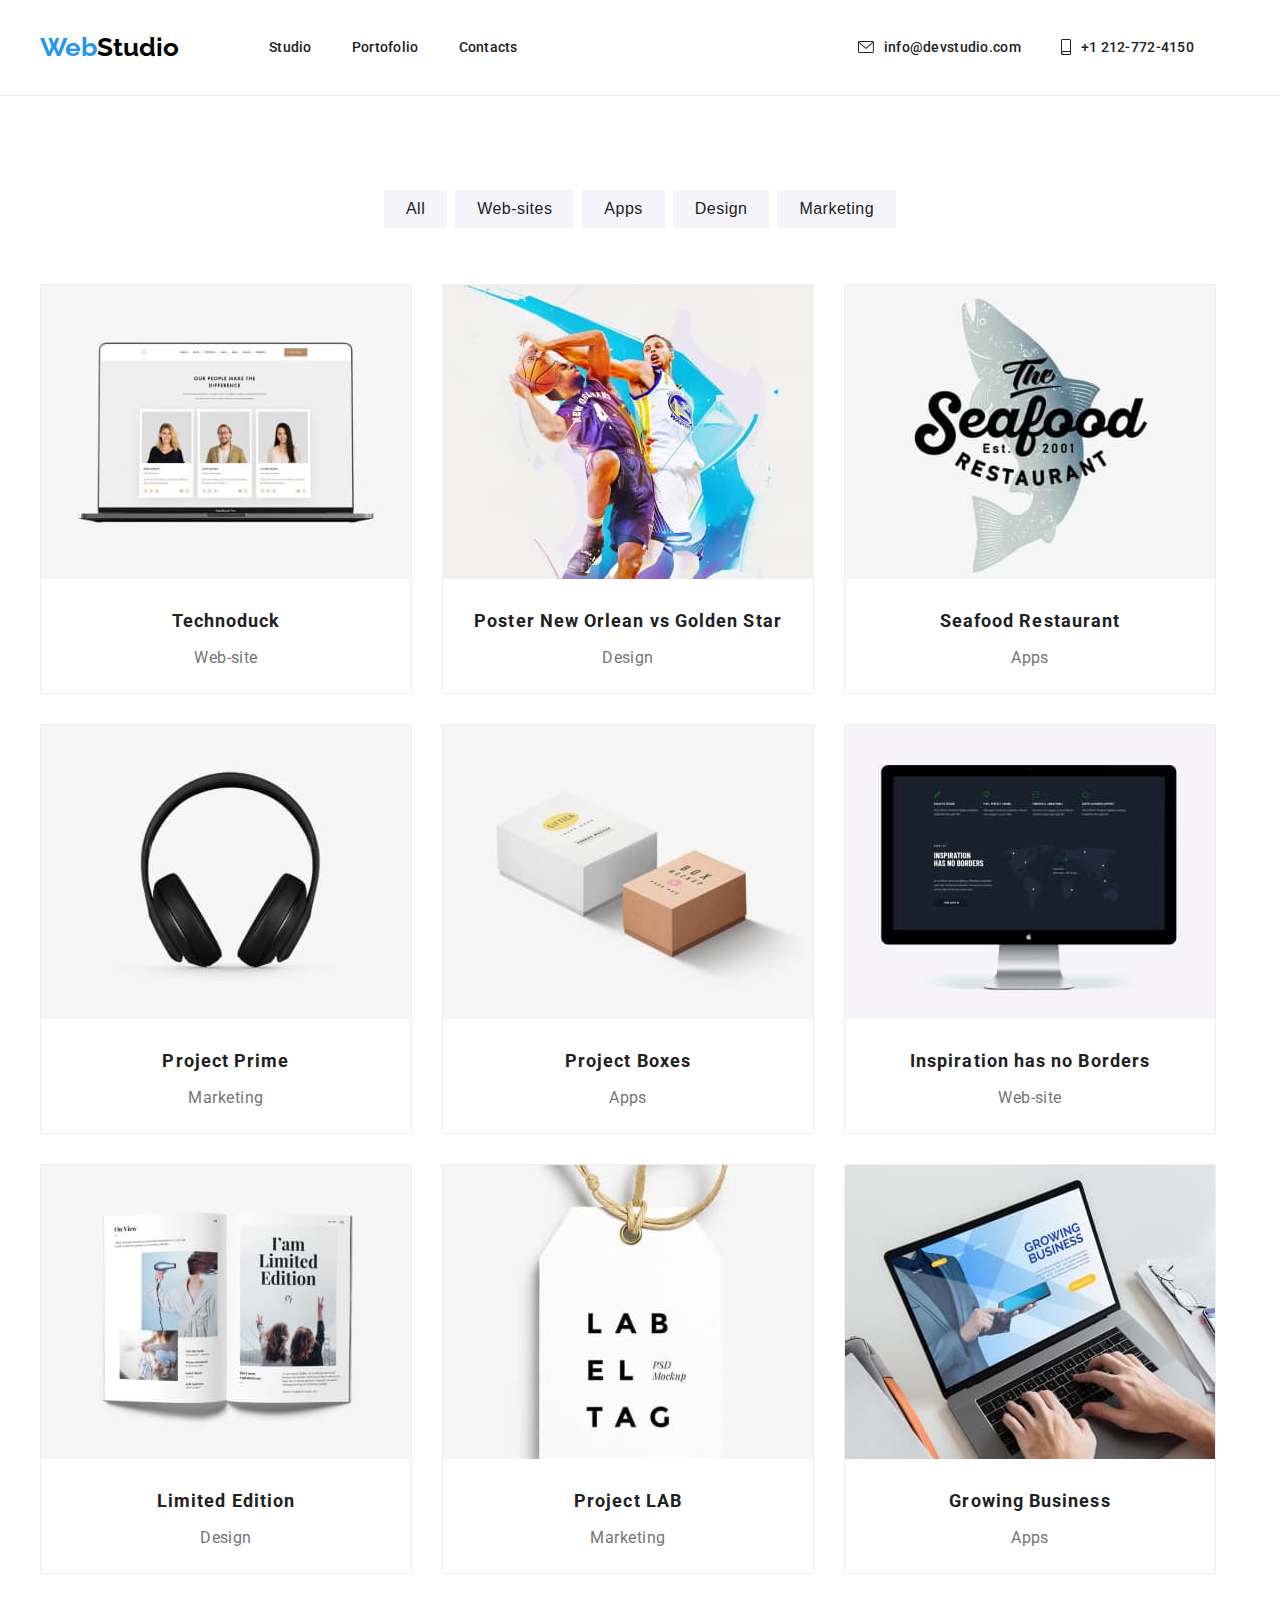
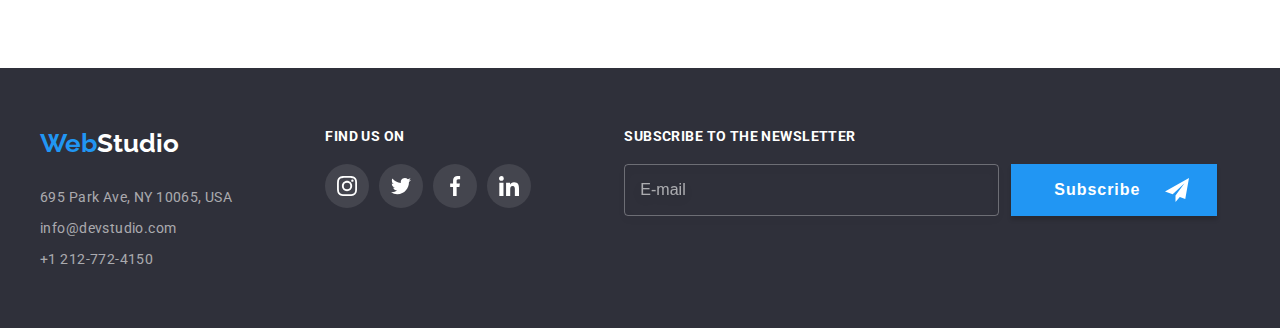
==== commit cb8b694c: "corecturi" ====
--- a/portofolio.html
+++ b/portofolio.html
@@ -64,8 +64,8 @@
   </header>
   <main>
     <!-- Button section -->
-    <section class="container button-container">
-      <ul class="unstyled-list button-container-list">
+    <section class="button-container">
+      <ul class="unstyled-list button-container-list container">
         <li class="button-list-item">
           <button class="button-nav" type="button">All</button>
         </li>
--- a/css/main.css
+++ b/css/main.css
@@ -89,7 +89,7 @@
   content: "";
   height: 4px;
   width: 100%;
-  bottom: -38px;
+  bottom: -40px;
   margin: 0 auto;
   left: 0;
   right: 0;
@@ -103,13 +103,19 @@
   content: "";
   height: 4px;
   width: 100%;
-  bottom: -36px;
+  bottom: -40px;
   margin: 0 auto;
   left: 0;
   right: 0;
   background: var(--brand-color);
   border-radius: 2px;
   transition: 250ms cubic-bezier(0.4, 0, 0.2, 1);
+}
+
+.selected-item1 {
+  display: flex;
+  justify-content: center;
+  align-items: center;
 }
 
 :root {
@@ -684,7 +690,7 @@
 }
 
 /* Overlay stilization */
-.grid-item .overlay {
+.products-item .overlay {
   position: absolute;
   background: rgba(33, 150, 243, 0.9);
   top: 0;
@@ -694,15 +700,15 @@
   transform: translatey(-100%);
   transition: transform 250ms cubic-bezier(0.4, 0, 0.2, 1);
 }
-.grid-item:hover .overlay {
+.products-item:hover .overlay {
   transform: translatex(0);
   cursor: pointer;
 }
-.grid-item:hover {
+.products-item:hover {
   box-shadow: 0px 1px 1px rgba(0, 0, 0, 0.12), 0px 4px 4px rgba(0, 0, 0, 0.06), 1px 4px 6px rgba(0, 0, 0, 0.16);
   transition: 250ms cubic-bezier(0.4, 0, 0.2, 1);
 }
-.grid-item .hidden-text {
+.products-item .hidden-text {
   width: 322;
   font-size: 18px;
   line-height: 1.55;
